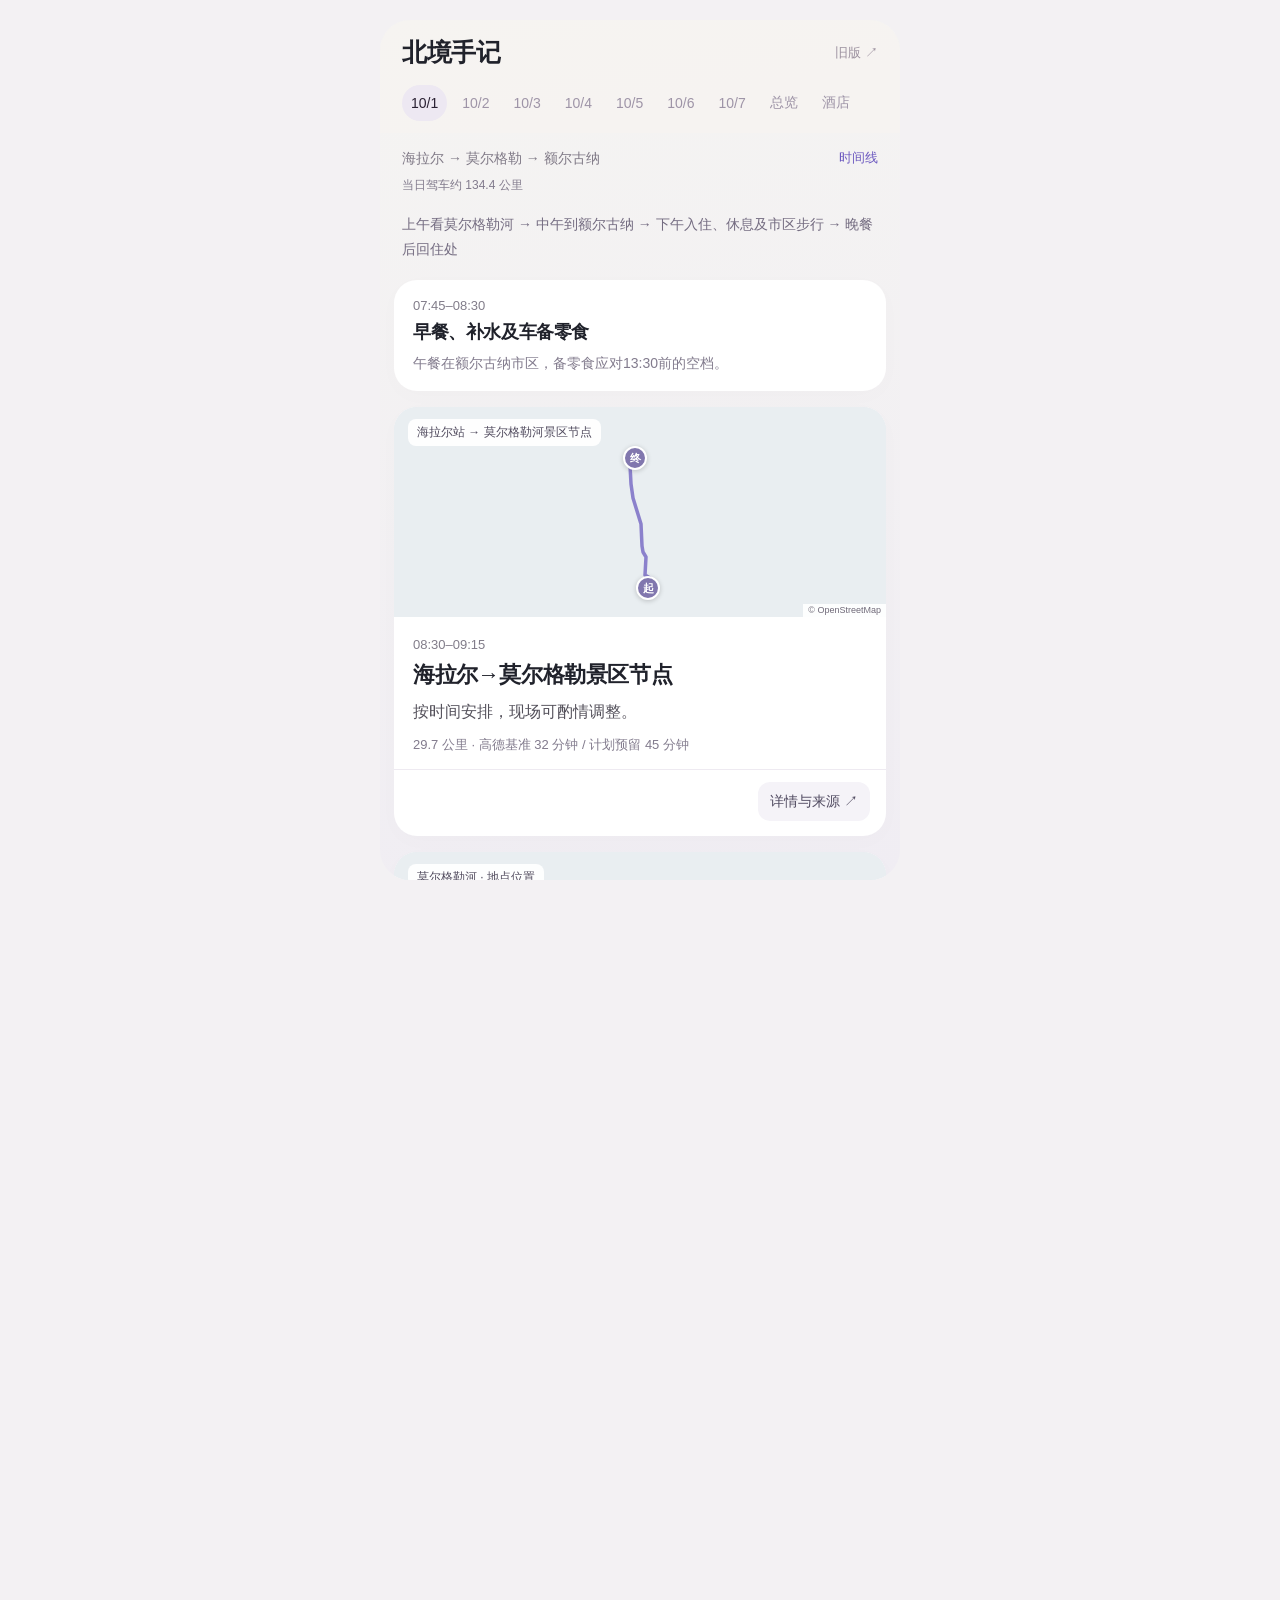
==== v2/index.html @ 9a1cc4b1 "Expand verified Dianping lodging reviews and refresh assessments" ====
<!doctype html><html lang="zh-CN"><head><meta charset="utf-8"><meta name="viewport" content="width=device-width,initial-scale=1,viewport-fit=cover"><meta name="theme-color" content="#f6f4f2"><title>北境 · 七日手记</title><link rel="icon" href="../icon.svg"><link rel="manifest" href="manifest.webmanifest"><link rel="stylesheet" href="../vendor/leaflet.css"><link rel="stylesheet" href="style.css?v=24"><script defer src="../vendor/leaflet.js"></script><script defer src="data.js?v=24"></script><script defer src="app.js?v=24"></script></head><body><div class="shell"><header><div class="heading"><h1>北境手记</h1><a href="../">旧版 ↗</a></div><nav id="dates" aria-label="行程导航"></nav></header><main id="pages"></main></div><dialog id="detail"><div class="dialog-top"><span>行程详情</span><button id="close" aria-label="关闭详情">×</button></div><div id="detail-body"></div></dialog><div id="toast" hidden role="status"></div></body></html>
---- vendor/leaflet.css ----
/* required styles */

.leaflet-pane,
.leaflet-tile,
.leaflet-marker-icon,
.leaflet-marker-shadow,
.leaflet-tile-container,
.leaflet-pane > svg,
.leaflet-pane > canvas,
.leaflet-zoom-box,
.leaflet-image-layer,
.leaflet-layer {
	position: absolute;
	left: 0;
	top: 0;
	}
.leaflet-container {
	overflow: hidden;
	}
.leaflet-tile,
.leaflet-marker-icon,
.leaflet-marker-shadow {
	-webkit-user-select: none;
	   -moz-user-select: none;
	        user-select: none;
	  -webkit-user-drag: none;
	}
/* Prevents IE11 from highlighting tiles in blue */
.leaflet-tile::selection {
	background: transparent;
}
/* Safari renders non-retina tile on retina better with this, but Chrome is worse */
.leaflet-safari .leaflet-tile {
	image-rendering: -webkit-optimize-contrast;
	}
/* hack that prevents hw layers "stretching" when loading new tiles */
.leaflet-safari .leaflet-tile-container {
	width: 1600px;
	height: 1600px;
	-webkit-transform-origin: 0 0;
	}
.leaflet-marker-icon,
.leaflet-marker-shadow {
	display: block;
	}
/* .leaflet-container svg: reset svg max-width decleration shipped in Joomla! (joomla.org) 3.x */
/* .leaflet-container img: map is broken in FF if you have max-width: 100% on tiles */
.leaflet-container .leaflet-overlay-pane svg {
	max-width: none !important;
	max-height: none !important;
	}
.leaflet-container .leaflet-marker-pane img,
.leaflet-container .leaflet-shadow-pane img,
.leaflet-container .leaflet-tile-pane img,
.leaflet-container img.leaflet-image-layer,
.leaflet-container .leaflet-tile {
	max-width: none !important;
	max-height: none !important;
	width: auto;
	padding: 0;
	}

.leaflet-container img.leaflet-tile {
	/* See: https://bugs.chromium.org/p/chromium/issues/detail?id=600120 */
	mix-blend-mode: plus-lighter;
}

.leaflet-container.leaflet-touch-zoom {
	-ms-touch-action: pan-x pan-y;
	touch-action: pan-x pan-y;
	}
.leaflet-container.leaflet-touch-drag {
	-ms-touch-action: pinch-zoom;
	/* Fallback for FF which doesn't support pinch-zoom */
	touch-action: none;
	touch-action: pinch-zoom;
}
.leaflet-container.leaflet-touch-drag.leaflet-touch-zoom {
	-ms-touch-action: none;
	touch-action: none;
}
.leaflet-container {
	-webkit-tap-highlight-color: transparent;
}
.leaflet-container a {
	-webkit-tap-highlight-color: rgba(51, 181, 229, 0.4);
}
.leaflet-tile {
	filter: inherit;
	visibility: hidden;
	}
.leaflet-tile-loaded {
	visibility: inherit;
	}
.leaflet-zoom-box {
	width: 0;
	height: 0;
	-moz-box-sizing: border-box;
	     box-sizing: border-box;
	z-index: 800;
	}
/* workaround for https://bugzilla.mozilla.org/show_bug.cgi?id=888319 */
.leaflet-overlay-pane svg {
	-moz-user-select: none;
	}

.leaflet-pane         { z-index: 400; }

.leaflet-tile-pane    { z-index: 200; }
.leaflet-overlay-pane { z-index: 400; }
.leaflet-shadow-pane  { z-index: 500; }
.leaflet-marker-pane  { z-index: 600; }
.leaflet-tooltip-pane   { z-index: 650; }
.leaflet-popup-pane   { z-index: 700; }

.leaflet-map-pane canvas { z-index: 100; }
.leaflet-map-pane svg    { z-index: 200; }

.leaflet-vml-shape {
	width: 1px;
	height: 1px;
	}
.lvml {
	behavior: url(#default#VML);
	display: inline-block;
	position: absolute;
	}


/* control positioning */

.leaflet-control {
	position: relative;
	z-index: 800;
	pointer-events: visiblePainted; /* IE 9-10 doesn't have auto */
	pointer-events: auto;
	}
.leaflet-top,
.leaflet-bottom {
	position: absolute;
	z-index: 1000;
	pointer-events: none;
	}
.leaflet-top {
	top: 0;
	}
.leaflet-right {
	right: 0;
	}
.leaflet-bottom {
	bottom: 0;
	}
.leaflet-left {
	left: 0;
	}
.leaflet-control {
	float: left;
	clear: both;
	}
.leaflet-right .leaflet-control {
	float: right;
	}
.leaflet-top .leaflet-control {
	margin-top: 10px;
	}
.leaflet-bottom .leaflet-control {
	margin-bottom: 10px;
	}
.leaflet-left .leaflet-control {
	margin-left: 10px;
	}
.leaflet-right .leaflet-control {
	margin-right: 10px;
	}


/* zoom and fade animations */

.leaflet-fade-anim .leaflet-popup {
	opacity: 0;
	-webkit-transition: opacity 0.2s linear;
	   -moz-transition: opacity 0.2s linear;
	        transition: opacity 0.2s linear;
	}
.leaflet-fade-anim .leaflet-map-pane .leaflet-popup {
	opacity: 1;
	}
.leaflet-zoom-animated {
	-webkit-transform-origin: 0 0;
	    -ms-transform-origin: 0 0;
	        transform-origin: 0 0;
	}
svg.leaflet-zoom-animated {
	will-change: transform;
}

.leaflet-zoom-anim .leaflet-zoom-animated {
	-webkit-transition: -webkit-transform 0.25s cubic-bezier(0,0,0.25,1);
	   -moz-transition:    -moz-transform 0.25s cubic-bezier(0,0,0.25,1);
	        transition:         transform 0.25s cubic-bezier(0,0,0.25,1);
	}
.leaflet-zoom-anim .leaflet-tile,
.leaflet-pan-anim .leaflet-tile {
	-webkit-transition: none;
	   -moz-transition: none;
	        transition: none;
	}

.leaflet-zoom-anim .leaflet-zoom-hide {
	visibility: hidden;
	}


/* cursors */

.leaflet-interactive {
	cursor: pointer;
	}
.leaflet-grab {
	cursor: -webkit-grab;
	cursor:    -moz-grab;
	cursor:         grab;
	}
.leaflet-crosshair,
.leaflet-crosshair .leaflet-interactive {
	cursor: crosshair;
	}
.leaflet-popup-pane,
.leaflet-control {
	cursor: auto;
	}
.leaflet-dragging .leaflet-grab,
.leaflet-dragging .leaflet-grab .leaflet-interactive,
.leaflet-dragging .leaflet-marker-draggable {
	cursor: move;
	cursor: -webkit-grabbing;
	cursor:    -moz-grabbing;
	cursor:         grabbing;
	}

/* marker & overlays interactivity */
.leaflet-marker-icon,
.leaflet-marker-shadow,
.leaflet-image-layer,
.leaflet-pane > svg path,
.leaflet-tile-container {
	pointer-events: none;
	}

.leaflet-marker-icon.leaflet-interactive,
.leaflet-image-layer.leaflet-interactive,
.leaflet-pane > svg path.leaflet-interactive,
svg.leaflet-image-layer.leaflet-interactive path {
	pointer-events: visiblePainted; /* IE 9-10 doesn't have auto */
	pointer-events: auto;
	}

/* visual tweaks */

.leaflet-container {
	background: #ddd;
	outline-offset: 1px;
	}
.leaflet-container a {
	color: #0078A8;
	}
.leaflet-zoom-box {
	border: 2px dotted #38f;
	background: rgba(255,255,255,0.5);
	}


/* general typography */
.leaflet-container {
	font-family: "Helvetica Neue", Arial, Helvetica, sans-serif;
	font-size: 12px;
	font-size: 0.75rem;
	line-height: 1.5;
	}


/* general toolbar styles */

.leaflet-bar {
	box-shadow: 0 1px 5px rgba(0,0,0,0.65);
	border-radius: 4px;
	}
.leaflet-bar a {
	background-color: #fff;
	border-bottom: 1px solid #ccc;
	width: 26px;
	height: 26px;
	line-height: 26px;
	display: block;
	text-align: center;
	text-decoration: none;
	color: black;
	}
.leaflet-bar a,
.leaflet-control-layers-toggle {
	background-position: 50% 50%;
	background-repeat: no-repeat;
	display: block;
	}
.leaflet-bar a:hover,
.leaflet-bar a:focus {
	background-color: #f4f4f4;
	}
.leaflet-bar a:first-child {
	border-top-left-radius: 4px;
	border-top-right-radius: 4px;
	}
.leaflet-bar a:last-child {
	border-bottom-left-radius: 4px;
	border-bottom-right-radius: 4px;
	border-bottom: none;
	}
.leaflet-bar a.leaflet-disabled {
	cursor: default;
	background-color: #f4f4f4;
	color: #bbb;
	}

.leaflet-touch .leaflet-bar a {
	width: 30px;
	height: 30px;
	line-height: 30px;
	}
.leaflet-touch .leaflet-bar a:first-child {
	border-top-left-radius: 2px;
	border-top-right-radius: 2px;
	}
.leaflet-touch .leaflet-bar a:last-child {
	border-bottom-left-radius: 2px;
	border-bottom-right-radius: 2px;
	}

/* zoom control */

.leaflet-control-zoom-in,
.leaflet-control-zoom-out {
	font: bold 18px 'Lucida Console', Monaco, monospace;
	text-indent: 1px;
	}

.leaflet-touch .leaflet-control-zoom-in, .leaflet-touch .leaflet-control-zoom-out  {
	font-size: 22px;
	}


/* layers control */

.leaflet-control-layers {
	box-shadow: 0 1px 5px rgba(0,0,0,0.4);
	background: #fff;
	border-radius: 5px;
	}
.leaflet-control-layers-toggle {
	background-image: url(images/layers.png);
	width: 36px;
	height: 36px;
	}
.leaflet-retina .leaflet-control-layers-toggle {
	background-image: url(images/layers-2x.png);
	background-size: 26px 26px;
	}
.leaflet-touch .leaflet-control-layers-toggle {
	width: 44px;
	height: 44px;
	}
.leaflet-control-layers .leaflet-control-layers-list,
.leaflet-control-layers-expanded .leaflet-control-layers-toggle {
	display: none;
	}
.leaflet-control-layers-expanded .leaflet-control-layers-list {
	display: block;
	position: relative;
	}
.leaflet-control-layers-expanded {
	padding: 6px 10px 6px 6px;
	color: #333;
	background: #fff;
	}
.leaflet-control-layers-scrollbar {
	overflow-y: scroll;
	overflow-x: hidden;
	padding-right: 5px;
	}
.leaflet-control-layers-selector {
	margin-top: 2px;
	position: relative;
	top: 1px;
	}
.leaflet-control-layers label {
	display: block;
	font-size: 13px;
	font-size: 1.08333em;
	}
.leaflet-control-layers-separator {
	height: 0;
	border-top: 1px solid #ddd;
	margin: 5px -10px 5px -6px;
	}

/* Default icon URLs */
.leaflet-default-icon-path { /* used only in path-guessing heuristic, see L.Icon.Default */
	background-image: url(images/marker-icon.png);
	}


/* attribution and scale controls */

.leaflet-container .leaflet-control-attribution {
	background: #fff;
	background: rgba(255, 255, 255, 0.8);
	margin: 0;
	}
.leaflet-control-attribution,
.leaflet-control-scale-line {
	padding: 0 5px;
	color: #333;
	line-height: 1.4;
	}
.leaflet-control-attribution a {
	text-decoration: none;
	}
.leaflet-control-attribution a:hover,
.leaflet-control-attribution a:focus {
	text-decoration: underline;
	}
.leaflet-attribution-flag {
	display: inline !important;
	vertical-align: baseline !important;
	width: 1em;
	height: 0.6669em;
	}
.leaflet-left .leaflet-control-scale {
	margin-left: 5px;
	}
.leaflet-bottom .leaflet-control-scale {
	margin-bottom: 5px;
	}
.leaflet-control-scale-line {
	border: 2px solid #777;
	border-top: none;
	line-height: 1.1;
	padding: 2px 5px 1px;
	white-space: nowrap;
	-moz-box-sizing: border-box;
	     box-sizing: border-box;
	background: rgba(255, 255, 255, 0.8);
	text-shadow: 1px 1px #fff;
	}
.leaflet-control-scale-line:not(:first-child) {
	border-top: 2px solid #777;
	border-bottom: none;
	margin-top: -2px;
	}
.leaflet-control-scale-line:not(:first-child):not(:last-child) {
	border-bottom: 2px solid #777;
	}

.leaflet-touch .leaflet-control-attribution,
.leaflet-touch .leaflet-control-layers,
.leaflet-touch .leaflet-bar {
	box-shadow: none;
	}
.leaflet-touch .leaflet-control-layers,
.leaflet-touch .leaflet-bar {
	border: 2px solid rgba(0,0,0,0.2);
	background-clip: padding-box;
	}


/* popup */

.leaflet-popup {
	position: absolute;
	text-align: center;
	margin-bottom: 20px;
	}
.leaflet-popup-content-wrapper {
	padding: 1px;
	text-align: left;
	border-radius: 12px;
	}
.leaflet-popup-content {
	margin: 13px 24px 13px 20px;
	line-height: 1.3;
	font-size: 13px;
	font-size: 1.08333em;
	min-height: 1px;
	}
.leaflet-popup-content p {
	margin: 17px 0;
	margin: 1.3em 0;
	}
.leaflet-popup-tip-container {
	width: 40px;
	height: 20px;
	position: absolute;
	left: 50%;
	margin-top: -1px;
	margin-left: -20px;
	overflow: hidden;
	pointer-events: none;
	}
.leaflet-popup-tip {
	width: 17px;
	height: 17px;
	padding: 1px;

	margin: -10px auto 0;
	pointer-events: auto;

	-webkit-transform: rotate(45deg);
	   -moz-transform: rotate(45deg);
	    -ms-transform: rotate(45deg);
	        transform: rotate(45deg);
	}
.leaflet-popup-content-wrapper,
.leaflet-popup-tip {
	background: white;
	color: #333;
	box-shadow: 0 3px 14px rgba(0,0,0,0.4);
	}
.leaflet-container a.leaflet-popup-close-button {
	position: absolute;
	top: 0;
	right: 0;
	border: none;
	text-align: center;
	width: 24px;
	height: 24px;
	font: 16px/24px Tahoma, Verdana, sans-serif;
	color: #757575;
	text-decoration: none;
	background: transparent;
	}
.leaflet-container a.leaflet-popup-close-button:hover,
.leaflet-container a.leaflet-popup-close-button:focus {
	color: #585858;
	}
.leaflet-popup-scrolled {
	overflow: auto;
	}

.leaflet-oldie .leaflet-popup-content-wrapper {
	-ms-zoom: 1;
	}
.leaflet-oldie .leaflet-popup-tip {
	width: 24px;
	margin: 0 auto;

	-ms-filter: "progid:DXImageTransform.Microsoft.Matrix(M11=0.70710678, M12=0.70710678, M21=-0.70710678, M22=0.70710678)";
	filter: progid:DXImageTransform.Microsoft.Matrix(M11=0.70710678, M12=0.70710678, M21=-0.70710678, M22=0.70710678);
	}

.leaflet-oldie .leaflet-control-zoom,
.leaflet-oldie .leaflet-control-layers,
.leaflet-oldie .leaflet-popup-content-wrapper,
.leaflet-oldie .leaflet-popup-tip {
	border: 1px solid #999;
	}


/* div icon */

.leaflet-div-icon {
	background: #fff;
	border: 1px solid #666;
	}


/* Tooltip */
/* Base styles for the element that has a tooltip */
.leaflet-tooltip {
	position: absolute;
	padding: 6px;
	background-color: #fff;
	border: 1px solid #fff;
	border-radius: 3px;
	color: #222;
	white-space: nowrap;
	-webkit-user-select: none;
	-moz-user-select: none;
	-ms-user-select: none;
	user-select: none;
	pointer-events: none;
	box-shadow: 0 1px 3px rgba(0,0,0,0.4);
	}
.leaflet-tooltip.leaflet-interactive {
	cursor: pointer;
	pointer-events: auto;
	}
.leaflet-tooltip-top:before,
.leaflet-tooltip-bottom:before,
.leaflet-tooltip-left:before,
.leaflet-tooltip-right:before {
	position: absolute;
	pointer-events: none;
	border: 6px solid transparent;
	background: transparent;
	content: "";
	}

/* Directions */

.leaflet-tooltip-bottom {
	margin-top: 6px;
}
.leaflet-tooltip-top {
	margin-top: -6px;
}
.leaflet-tooltip-bottom:before,
.leaflet-tooltip-top:before {
	left: 50%;
	margin-left: -6px;
	}
.leaflet-tooltip-top:before {
	bottom: 0;
	margin-bottom: -12px;
	border-top-color: #fff;
	}
.leaflet-tooltip-bottom:before {
	top: 0;
	margin-top: -12px;
	margin-left: -6px;
	border-bottom-color: #fff;
	}
.leaflet-tooltip-left {
	margin-left: -6px;
}
.leaflet-tooltip-right {
	margin-left: 6px;
}
.leaflet-tooltip-left:before,
.leaflet-tooltip-right:before {
	top: 50%;
	margin-top: -6px;
	}
.leaflet-tooltip-left:before {
	right: 0;
	margin-right: -12px;
	border-left-color: #fff;
	}
.leaflet-tooltip-right:before {
	left: 0;
	margin-left: -12px;
	border-right-color: #fff;
	}

/* Printing */

@media print {
	/* Prevent printers from removing background-images of controls. */
	.leaflet-control {
		-webkit-print-color-adjust: exact;
		print-color-adjust: exact;
		}
	}
---- v2/style.css ----
:root{color-scheme:light;font-family:-apple-system,BlinkMacSystemFont,"PingFang SC",sans-serif;color:#20222b;background:#f3f1f3}*{box-sizing:border-box}body{margin:0}button,a{-webkit-tap-highlight-color:transparent}button{font:inherit;cursor:pointer}a{color:inherit;text-decoration:none}button:focus-visible,a:focus-visible,summary:focus-visible{outline:2px solid #afa2ff;outline-offset:4px}.shell{max-width:520px;margin:auto;background:linear-gradient(170deg,#f5f4f2,#f0edf3);height:100dvh;display:flex;flex-direction:column}header{padding:calc(16px + env(safe-area-inset-top)) 22px 12px;background:#f6f4f2f5;flex:none}.heading{display:flex;align-items:center;justify-content:space-between;margin-bottom:16px}h1{font-size:25px;letter-spacing:-.5px;margin:0}.heading>a{color:#9c919f;font-size:13px}nav{display:flex;gap:6px;overflow:auto;scrollbar-width:none}nav button{border:0;background:none;flex:1;min-width:42px;border-radius:20px;color:#9e94a7;padding:9px 3px;font-size:14px;font-weight:500}nav button[aria-selected=true]{background:#ede8f2;color:#2a2133}#pages{display:flex;flex:1;min-height:0;overflow-x:auto;scroll-snap-type:x mandatory;scrollbar-width:none;overscroll-behavior-x:contain}.day{flex:0 0 100%;min-width:0;overflow-y:auto;scroll-snap-align:start;scroll-snap-stop:always;padding:10px 14px calc(24px + env(safe-area-inset-bottom))}.day-title{font-size:14px;font-weight:500;color:#807a87;margin:5px 8px 18px;line-height:1.5;display:flex;justify-content:space-between;gap:10px}.day-title button{padding:0;border:0;background:none;color:#6d5ac0;font-size:13px;white-space:nowrap}.card{border-radius:23px;overflow:hidden;background:#fff;margin-bottom:16px}.map-link{display:block;position:relative;height:145px;background:#e9eef1;isolation:isolate}.mini-map{height:100%;width:100%;pointer-events:none}.map-link .leaflet-tile-pane{filter:saturate(.45)}.leaflet-container{background:#e9eef1}.leaflet-control-attribution{background:#ffffffe8!important;color:#797580!important;font-size:9px!important}.leaflet-control-attribution a{color:#6e6877!important;pointer-events:auto}.map-tag{position:absolute;top:12px;left:14px;right:14px;z-index:500;display:flex;justify-content:space-between;gap:10px;color:#fff;font-size:12px;line-height:1.6;pointer-events:none;text-shadow:0 1px 5px #000}.map-tag span:first-child{background:#ffffffec;border-radius:8px;padding:3px 8px}.map-tag span:last-child{border-radius:50%;background:#ffffffec;width:26px;height:26px;text-align:center;flex:none}.body{padding:18px 19px 14px}.body .time{font-size:13px;color:#817c89;font-variant-numeric:tabular-nums}.body h2{font-size:22px;line-height:1.4;letter-spacing:-.4px;margin:7px 0 9px}.body p{font-size:16px;line-height:1.65;margin:0;color:#54515b}.sub{font-size:13px!important;color:#827b8d!important;margin-top:9px!important;line-height:1.55!important}.actions{border-top:1px solid #eeeaf1;display:flex;gap:8px;padding:12px 16px 15px}.actions a,.actions button{border:0;border-radius:12px;padding:10px 12px;background:#f5f3f8;color:#514b61;font-size:14px;line-height:1.3;display:flex;align-items:center;justify-content:center;text-align:center;min-height:39px}.actions .main{background:#7965ac38;color:#6553b8}.actions button{margin-left:auto}.card.photo .photo-strip{height:130px;width:100%;object-fit:cover}.day-footer{font-size:12px;line-height:1.8;color:#887b92;margin:24px 9px 0}.dot-marker{height:12px!important;width:12px!important;border-radius:50%;background:#8073cd;border:2px solid #fff;box-shadow:0 1px 10px #0005}.dot-marker.start{background:#c3b9c9}.dot-label{font-size:11px;font-weight:600;border:0!important;background:#fffffff0!important;color:#494152!important;box-shadow:none!important;padding:3px 7px!important;border-radius:6px}.leaflet-tooltip:before{display:none}dialog{background:#fff;color:#25232a;border:1px solid #e9e5ed;border-radius:24px;width:min(94vw,500px);max-height:88dvh;padding:0}dialog::backdrop{background:#09070caa;backdrop-filter:blur(7px)}.dialog-top{display:flex;align-items:center;justify-content:space-between;padding:15px 21px;border-bottom:1px solid #eeeaf1;position:sticky;top:0;background:#fff;z-index:1;font-size:14px;color:#827b8d}.dialog-top button{background:#f3f1f7;color:#fff;border:0;border-radius:50%;width:32px;height:32px;font-size:24px}#detail-body{padding:20px}#detail-body h2{font-size:23px;margin:0 0 12px}#detail-body h3{font-size:18px;margin:6px 0}#detail-body p{font-size:15px;line-height:1.8;color:#57535f}#detail-body small{font-size:13px;color:#827b8d;line-height:1.6;display:block}.candidate{border-bottom:1px solid #e9e5ed;padding:0 0 22px;margin-bottom:22px}.candidate:last-child{border:0;margin-bottom:0}.candidate a,.detail-links a{display:inline-block;background:#f3f1f7;border-radius:9px;padding:9px 11px;margin:5px 6px 0 0;font-size:14px;color:#6553b8}.price{color:#6553b8!important}.detail-photo{width:100%;border-radius:14px;max-height:190px;object-fit:cover}.schedule-row{display:grid;grid-template-columns:94px 1fr;gap:10px;padding:12px 0;border-bottom:1px solid #eeeaf1;font-size:14px;line-height:1.6}.schedule-row time{color:#a598b4;font-size:12px}#toast{position:fixed;bottom:25px;left:50%;transform:translateX(-50%);border-radius:14px;padding:12px 18px;background:#4c3c5b;color:white;font-size:14px;z-index:2000}@media(min-width:800px){body{padding:20px}.shell{height:calc(100dvh - 40px);border-radius:30px;overflow:hidden}}@media(max-width:350px){header{padding-inline:16px}.day{padding-inline:10px}.body{padding-inline:16px}.actions{padding-inline:12px;gap:6px}.actions a,.actions button{padding:10px 8px;font-size:13px}nav{gap:3px}}@media(prefers-reduced-motion:reduce){*{scroll-behavior:auto!important}}
.detail-links button{border:0;display:inline-block;background:#f3f1f7;border-radius:9px;padding:9px 11px;margin:5px 6px 0 0;font-size:14px;color:#6553b8}.gps-result{font-size:14px!important}.mini-map .leaflet-control-attribution{pointer-events:auto}.map-link{cursor:pointer}

.map-tag{color:#504a5d;text-shadow:none}.map-link{height:210px}.card{box-shadow:0 5px 24px #39304704}.mini-map{pointer-events:auto}.dialog-top button{color:#5e5769}.map-link .leaflet-marker-pane{cursor:pointer}.point-number{border:2px solid white;border-radius:50%;background:#d58b40;color:#fff;font-size:11px;font-weight:700;text-align:center;line-height:20px;box-shadow:0 1px 5px #0003}.point-number.hotel{background:#3e918a}.point-number.context{background:#8177ae}.candidate-names{font-size:14px!important;line-height:1.9!important}.map-context{padding:10px 17px;background:#faf9fc;font-size:12px;line-height:1.6;color:#898293}.overview-map{height:58dvh;min-height:350px}.legend{display:flex;gap:15px;font-size:12px;color:#797480;padding:12px 18px;flex-wrap:wrap}.legend i{display:inline-block;width:8px;height:8px;border-radius:50%;margin-right:5px;background:#d58b40}.legend .hotel{background:#3e918a}.legend .route{background:#8073cd;width:20px;height:3px;vertical-align:middle}.overview-days button{border:0;background:#f5f3f8;padding:10px;border-radius:12px;margin:3px;color:#6553b8}.route-key{color:#827b8d;font-size:12px;margin-top:7px}nav button{min-width:38px}.day-title{align-items:flex-start}.map-tag span:last-child{background:#ffffffec}.actions .main{background:#f0ecfb}.map-unavailable{padding:22px;background:#f3f1f6;color:#8b8395;font-size:13px}.map-tag span:only-child{width:auto;height:auto;max-width:100%;border-radius:8px;flex:initial;text-align:left;padding:4px 9px;white-space:normal}.leaflet-popup-content{font-size:13px;line-height:1.5}.overview-map .leaflet-tile-pane{filter:saturate(.55)}

.compact .body{padding:16px 19px}.compact h2{font-size:18px;margin:6px 0}.compact p{font-size:14px;color:#827b8d}.day-summary{font-size:14px;line-height:1.8;color:#746c81;margin:0 8px 18px}.map-tag{font-size:12px}

.apple-pending{display:inline-block;font-size:12px;color:#827b8d;padding:8px}

/* Detail cards use the same light surface and spacing as the daily feed. */
dialog{background:#f3f2f5;width:min(96vw,540px);border:0;max-height:92dvh}.dialog-top{background:#f8f7f9f5;padding:14px 18px;backdrop-filter:blur(12px)}#detail-body{padding:20px 14px 28px;overflow-wrap:anywhere}#detail-body>h2{padding:0 5px;font-size:22px;margin:8px 0 12px}#detail-body>p,#detail-body>small{margin-left:5px;margin-right:5px}#detail-body>h2:not(:first-child){margin-top:28px}.candidate,.candidate:last-child{background:#fff;border:1px solid #eae7ed;border-radius:20px;margin:0 0 16px;padding:0;overflow:hidden;box-shadow:0 3px 16px #30253d04}.candidate-heading{padding:19px 19px 16px;border-bottom:1px solid #f0edf3}.candidate-kind{font-size:11px;letter-spacing:.06em;color:#847b91}#detail-body .candidate h3{font-size:20px;line-height:1.5;margin:5px 0 7px;color:#24212b}#detail-body .candidate-address{font-size:13px;line-height:1.65;color:#787280;margin:0}#detail-body .candidate-price{font-size:17px;font-weight:600;line-height:1.6;color:#6450ab;margin:12px 0 0;font-variant-numeric:tabular-nums}.candidate-content{padding:2px 19px 12px}.candidate-section{padding:13px 0 1px}.section-label{display:block;font-size:12px;font-weight:600;color:#8a8095;margin-bottom:5px}#detail-body .candidate-section p{font-size:14px;line-height:1.85;margin:5px 0;color:#514b59}.candidate .detail-links{display:flex;flex-wrap:wrap;gap:8px;padding:14px 17px 17px;border-top:1px solid #f0edf3}.candidate .detail-links a,.candidate .detail-links button{margin:0;min-height:40px;display:inline-flex;align-items:center;justify-content:center;line-height:1.45;max-width:100%;background:#f5f2fa;border-radius:10px;font-size:13px;padding:10px 12px}.candidate .apple-pending{padding:10px 0;color:#928a9c;font-size:12px}.schedule-row{background:#fff;border:1px solid #ece8ef;border-radius:15px;padding:15px 13px;margin:10px 0;grid-template-columns:86px minmax(0,1fr)}#detail-body>details{background:#fff;border-radius:16px;padding:16px;margin-top:18px}#detail-body>details summary{font-size:14px;color:#797180;cursor:pointer}@media(max-width:350px){#detail-body{padding:17px 10px 24px}.candidate-heading{padding:16px}.candidate-content{padding-inline:16px}.candidate .detail-links{padding:12px;gap:6px}#detail-body .candidate h3{font-size:18px}.schedule-row{grid-template-columns:76px minmax(0,1fr);gap:8px}}

.detail-single{background:#fff;border:1px solid #eae7ed;border-radius:20px;padding:20px 18px}.detail-single .detail-links{display:flex;gap:8px;flex-wrap:wrap;border-top:1px solid #f0edf3;padding-top:12px;margin-top:18px}.detail-single .detail-links a,.detail-single .detail-links button{margin:0;min-height:40px}.detail-single h2{line-height:1.5}

/* Source-linked review cards */
.review-card{background:#f7f8fa;border:1px solid #eceef1;border-radius:16px;padding:15px;margin:12px 0}.review-heading{display:flex;flex-wrap:wrap;gap:6px 12px;align-items:baseline}.review-heading span,.review-card small,.review-status{font-size:12px;color:#737780;line-height:1.6}.review-card p{font-size:14px;line-height:1.75;margin:10px 0}.review-card a{font-size:13px;color:#5068a8;text-decoration:none}.review-caution{color:#775e47}.review-status{margin:12px 0}

/* Compact lodging comparison, shared by daily cards and the hotel tab. */
.sr-only{position:absolute;width:1px;height:1px;padding:0;margin:-1px;overflow:hidden;clip:rect(0,0,0,0);white-space:nowrap;border:0}
.stay-preview{margin-top:17px}.stay-table{width:100%;border-collapse:collapse;table-layout:fixed;font-size:13px;text-align:left}.stay-table th{color:#8a8491;font-size:11px;font-weight:500;padding:0 0 9px;border-bottom:1px solid #ece9ef}.stay-table th:first-child{width:54%}.stay-table th:nth-child(2){width:28%}.stay-table th:last-child{width:18%;text-align:right}.stay-table td{padding:13px 0;border-bottom:1px solid #f0edf2;vertical-align:top}.stay-table tr:last-child td{border-bottom:0}.stay-table td:first-child{padding-right:12px}.stay-name{padding:0;border:0;background:none;color:#39333f;font-size:13px;font-weight:600;line-height:1.55;text-align:left;overflow-wrap:anywhere;min-height:28px}.stay-name:hover{color:#6553b8}.stay-table small{display:block;color:#8a8491;font-size:10px;font-weight:400;line-height:1.6;margin-top:3px}.stay-money,.stay-rating{font-variant-numeric:tabular-nums;white-space:nowrap}.stay-money strong{font-size:14px;font-weight:600;color:#4e455b}.stay-rating{text-align:right}.stay-rating strong{font-size:16px;font-weight:600;color:#3e8076}.stay-rating small{font-size:10px}.muted{color:#918a98;font-size:12px}.stay-table-note{display:flex;justify-content:space-between;gap:8px;font-size:11px;color:#918a98;margin-top:8px}.stay-table-note button{font-size:11px;padding:0;border:0;background:none;color:#81738f}.hotel-date-card .body{padding-bottom:19px}.hotel-date-card h2{font-size:20px;margin-bottom:18px}.score-rules p{border-top:1px solid #ece8ef;padding-top:12px}.stay-score-summary{color:#6553b8!important}nav button{flex:0 0 auto;min-width:40px;padding-inline:9px}
@media(max-width:350px){.stay-table th:first-child{width:50%}.stay-table th:nth-child(2){width:31%}.stay-table th:last-child{width:19%}.stay-name{font-size:12px}.stay-table td:first-child{padding-right:8px}}
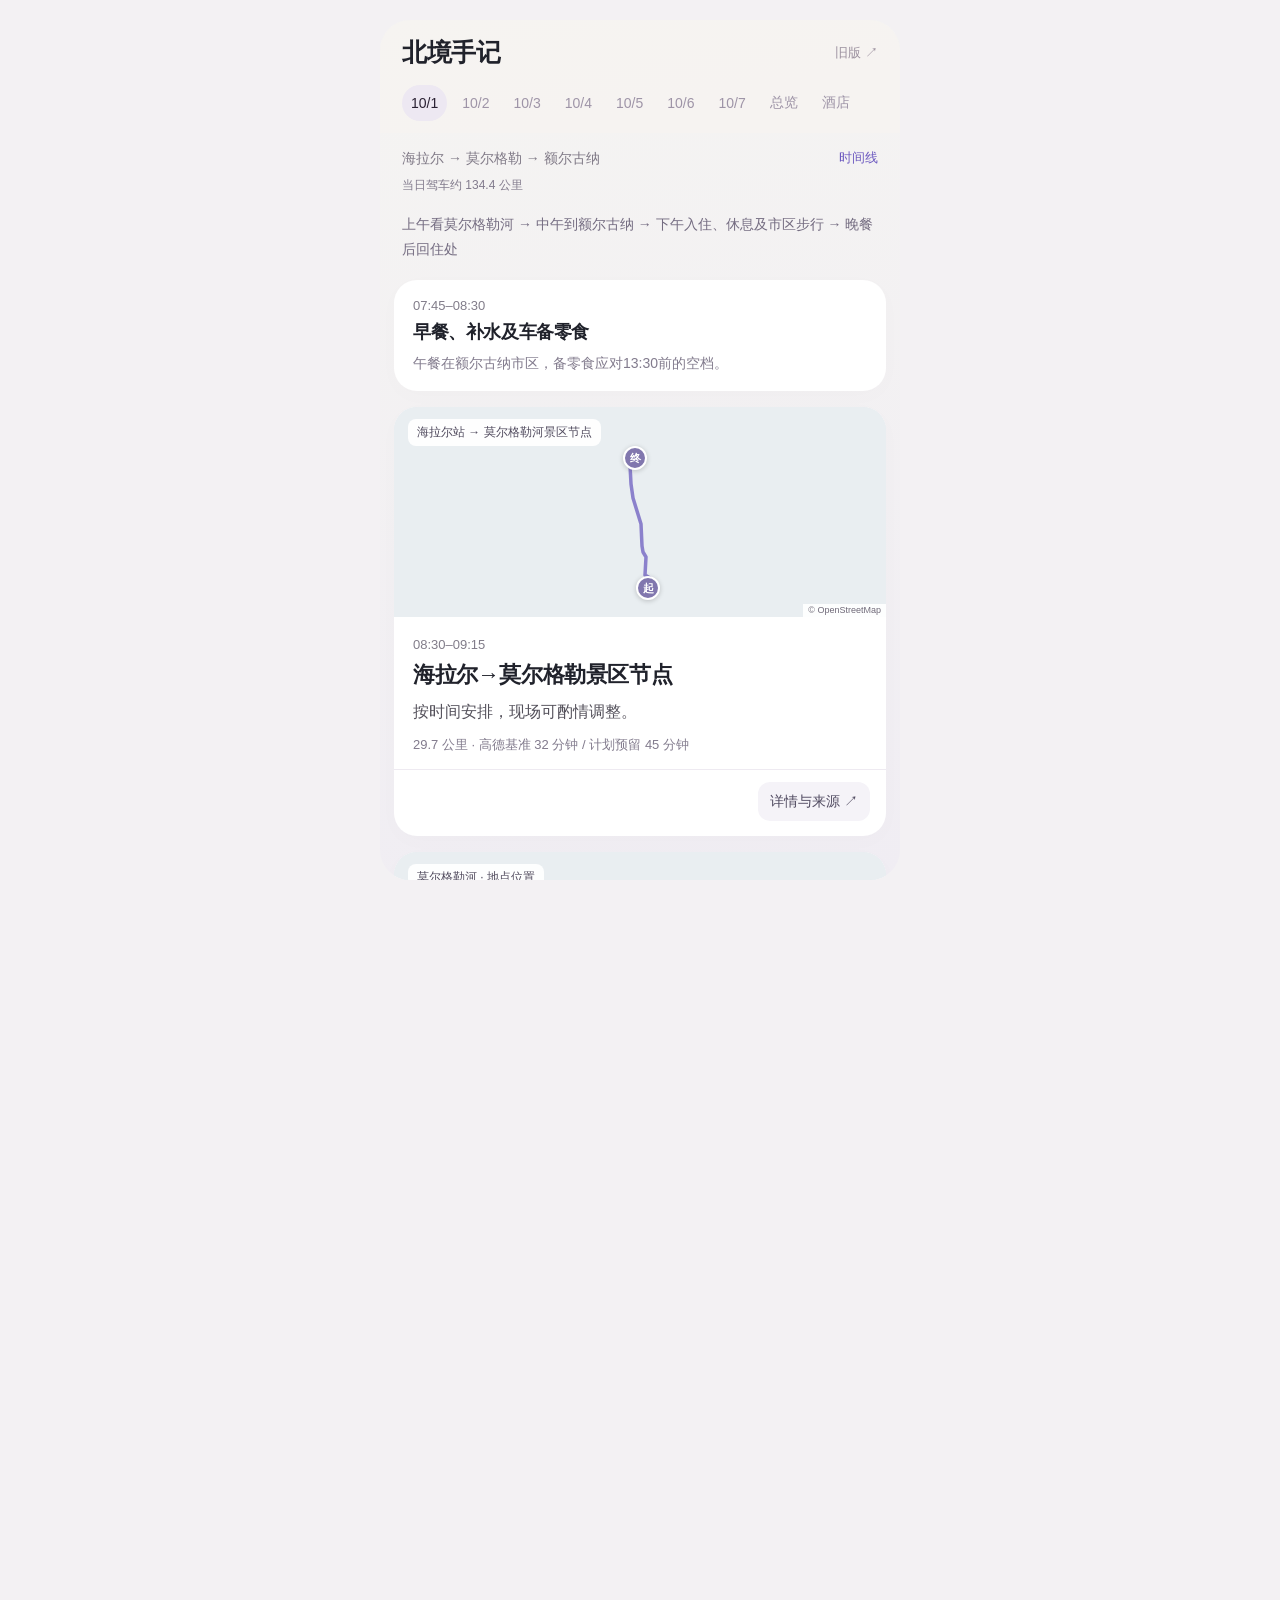
==== commit 18a50083: "Add attraction ticket, Xiaohongshu and drone checks; align opening times" ====
--- a/v2/index.html
+++ b/v2/index.html
@@ -1 +1 @@
-<!doctype html><html lang="zh-CN"><head><meta charset="utf-8"><meta name="viewport" content="width=device-width,initial-scale=1,viewport-fit=cover"><meta name="theme-color" content="#f6f4f2"><title>北境 · 七日手记</title><link rel="icon" href="../icon.svg"><link rel="manifest" href="manifest.webmanifest"><link rel="stylesheet" href="../vendor/leaflet.css"><link rel="stylesheet" href="style.css?v=24"><script defer src="../vendor/leaflet.js"></script><script defer src="data.js?v=24"></script><script defer src="app.js?v=24"></script></head><body><div class="shell"><header><div class="heading"><h1>北境手记</h1><a href="../">旧版 ↗</a></div><nav id="dates" aria-label="行程导航"></nav></header><main id="pages"></main></div><dialog id="detail"><div class="dialog-top"><span>行程详情</span><button id="close" aria-label="关闭详情">×</button></div><div id="detail-body"></div></dialog><div id="toast" hidden role="status"></div></body></html>
+<!doctype html><html lang="zh-CN"><head><meta charset="utf-8"><meta name="viewport" content="width=device-width,initial-scale=1,viewport-fit=cover"><meta name="theme-color" content="#f6f4f2"><title>北境 · 七日手记</title><link rel="icon" href="../icon.svg"><link rel="manifest" href="manifest.webmanifest"><link rel="stylesheet" href="../vendor/leaflet.css"><link rel="stylesheet" href="style.css?v=26"><script defer src="../vendor/leaflet.js"></script><script defer src="data.js?v=26"></script><script defer src="app.js?v=26"></script></head><body><div class="shell"><header><div class="heading"><h1>北境手记</h1><a href="../">旧版 ↗</a></div><nav id="dates" aria-label="行程导航"></nav></header><main id="pages"></main></div><dialog id="detail"><div class="dialog-top"><span>行程详情</span><button id="close" aria-label="关闭详情">×</button></div><div id="detail-body"></div></dialog><div id="toast" hidden role="status"></div></body></html>
--- a/v2/style.css
+++ b/v2/style.css
@@ -19,3 +19,13 @@
 .sr-only{position:absolute;width:1px;height:1px;padding:0;margin:-1px;overflow:hidden;clip:rect(0,0,0,0);white-space:nowrap;border:0}
 .stay-preview{margin-top:17px}.stay-table{width:100%;border-collapse:collapse;table-layout:fixed;font-size:13px;text-align:left}.stay-table th{color:#8a8491;font-size:11px;font-weight:500;padding:0 0 9px;border-bottom:1px solid #ece9ef}.stay-table th:first-child{width:54%}.stay-table th:nth-child(2){width:28%}.stay-table th:last-child{width:18%;text-align:right}.stay-table td{padding:13px 0;border-bottom:1px solid #f0edf2;vertical-align:top}.stay-table tr:last-child td{border-bottom:0}.stay-table td:first-child{padding-right:12px}.stay-name{padding:0;border:0;background:none;color:#39333f;font-size:13px;font-weight:600;line-height:1.55;text-align:left;overflow-wrap:anywhere;min-height:28px}.stay-name:hover{color:#6553b8}.stay-table small{display:block;color:#8a8491;font-size:10px;font-weight:400;line-height:1.6;margin-top:3px}.stay-money,.stay-rating{font-variant-numeric:tabular-nums;white-space:nowrap}.stay-money strong{font-size:14px;font-weight:600;color:#4e455b}.stay-rating{text-align:right}.stay-rating strong{font-size:16px;font-weight:600;color:#3e8076}.stay-rating small{font-size:10px}.muted{color:#918a98;font-size:12px}.stay-table-note{display:flex;justify-content:space-between;gap:8px;font-size:11px;color:#918a98;margin-top:8px}.stay-table-note button{font-size:11px;padding:0;border:0;background:none;color:#81738f}.hotel-date-card .body{padding-bottom:19px}.hotel-date-card h2{font-size:20px;margin-bottom:18px}.score-rules p{border-top:1px solid #ece8ef;padding-top:12px}.stay-score-summary{color:#6553b8!important}nav button{flex:0 0 auto;min-width:40px;padding-inline:9px}
 @media(max-width:350px){.stay-table th:first-child{width:50%}.stay-table th:nth-child(2){width:31%}.stay-table th:last-child{width:19%}.stay-name{font-size:12px}.stay-table td:first-child{padding-right:8px}}
+
+/* Attraction details: one readable card per decision area. */
+.body .attraction-teaser{font-size:12px;line-height:1.5;color:#6f6491;background:#f5f2fa;border-radius:8px;display:inline-block;padding:5px 9px;margin-top:10px}
+.attraction-detail{display:grid;gap:12px}
+.attraction-intro,.attraction-section,.attraction-detail>.review-card{background:#fff;border:1px solid #eae7ed;border-radius:18px;padding:18px;box-shadow:0 3px 16px #30253d04;margin:0}
+.attraction-intro h2{font-size:22px;line-height:1.45;margin:0 0 3px}.attraction-intro>small{display:block;color:#827b8d;font-size:12px;line-height:1.6}.attraction-intro>p{font-size:14px;line-height:1.75;color:#504b58;margin:12px 0 0}.attraction-intro .detail-photo{margin-top:14px}.attraction-intro .detail-photo+small{margin-top:5px}
+.attraction-section h3{font-size:17px;line-height:1.4;margin:0 0 12px;color:#302b37}.attraction-section h4{font-size:12px;font-weight:600;line-height:1.5;color:#827b8d;margin:13px 0 5px}.attraction-section h3+h4{margin-top:0}.attraction-section p{font-size:14px;line-height:1.75;color:#504b58;margin:9px 0 0}.attraction-list{padding-left:20px;margin:6px 0 0;color:#504b58;font-size:14px;line-height:1.75}.attraction-list li{margin:5px 0;padding-left:2px}.attraction-list li::marker{color:#a39ab0}
+.attraction-note{border-top:1px solid #f0edf2;padding:13px 0 1px}.attraction-note:first-of-type{border-top:0;padding-top:0}.attraction-note-head{display:flex;flex-direction:column;gap:3px}.attraction-note-head strong{font-size:14px;line-height:1.5;color:#3e3747}.attraction-note-head small{font-size:11px;line-height:1.5;color:#89828e}.attraction-note-limits{border-left:2px solid #dcd5e8;padding-left:10px;margin-top:12px}.attraction-text-link{display:inline-flex;color:#6655a1;font-size:13px;line-height:1.5;margin:12px 0 2px}
+.attraction-drone-status{display:inline-block;background:#f1eef7;color:#625288;border-radius:999px;padding:5px 10px;font-size:12px;font-weight:600;line-height:1.4}.attraction-drone p{margin-top:12px}.attraction-sources{border-top:1px solid #eeeaf1;padding-top:12px;margin-top:13px}.attraction-sources summary{cursor:pointer;color:#6655a1;font-size:13px;line-height:1.55}.attraction-source-list{padding-left:19px;margin:8px 0 0;font-size:13px;line-height:1.6}.attraction-source-list li{margin:9px 0}.attraction-source-list a{color:#6553a0;overflow-wrap:anywhere}.attraction-source-list small{display:block;color:#88818d;font-size:11px;line-height:1.5;margin-top:2px}.attraction-followup .detail-links{display:flex;flex-wrap:wrap;gap:8px;border-top:1px solid #eeeaf1;padding-top:12px;margin-top:14px}.attraction-followup .detail-links a,.attraction-followup .detail-links button{display:inline-flex;align-items:center;justify-content:center;margin:0;min-height:38px;padding:8px 11px;border-radius:10px;background:#f5f2fa;color:#5a4d75;font-size:12px;line-height:1.5}
+@media(max-width:350px){.attraction-intro,.attraction-section,.attraction-detail>.review-card{padding:15px}}
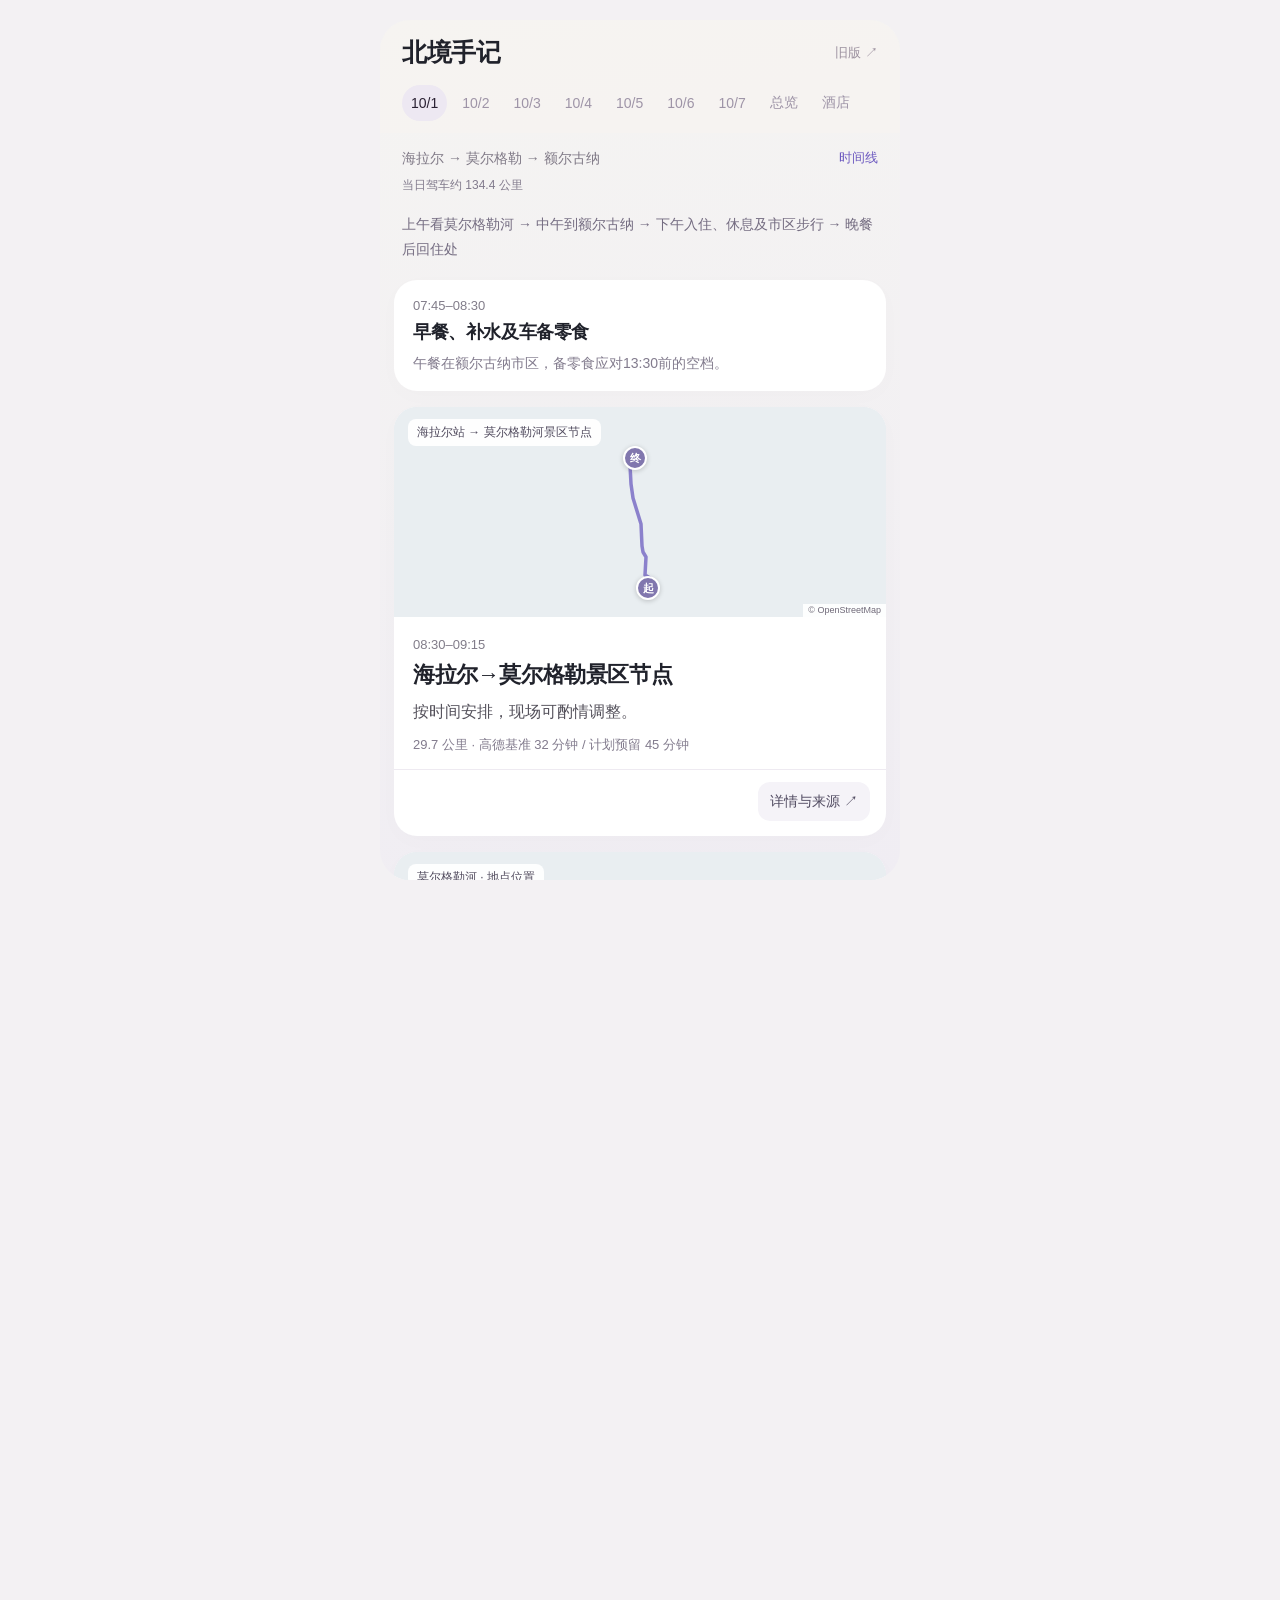
==== commit cb3eefdc: "Verify dated attraction tickets and clarify drone and parcel requirements" ====
--- a/v2/index.html
+++ b/v2/index.html
@@ -1 +1 @@
-<!doctype html><html lang="zh-CN"><head><meta charset="utf-8"><meta name="viewport" content="width=device-width,initial-scale=1,viewport-fit=cover"><meta name="theme-color" content="#f6f4f2"><title>北境 · 七日手记</title><link rel="icon" href="../icon.svg"><link rel="manifest" href="manifest.webmanifest"><link rel="stylesheet" href="../vendor/leaflet.css"><link rel="stylesheet" href="style.css?v=26"><script defer src="../vendor/leaflet.js"></script><script defer src="data.js?v=26"></script><script defer src="app.js?v=26"></script></head><body><div class="shell"><header><div class="heading"><h1>北境手记</h1><a href="../">旧版 ↗</a></div><nav id="dates" aria-label="行程导航"></nav></header><main id="pages"></main></div><dialog id="detail"><div class="dialog-top"><span>行程详情</span><button id="close" aria-label="关闭详情">×</button></div><div id="detail-body"></div></dialog><div id="toast" hidden role="status"></div></body></html>
+<!doctype html><html lang="zh-CN"><head><meta charset="utf-8"><meta name="viewport" content="width=device-width,initial-scale=1,viewport-fit=cover"><meta name="theme-color" content="#f6f4f2"><title>北境 · 七日手记</title><link rel="icon" href="../icon.svg"><link rel="manifest" href="manifest.webmanifest"><link rel="stylesheet" href="../vendor/leaflet.css"><link rel="stylesheet" href="style.css?v=32"><script defer src="../vendor/leaflet.js"></script><script defer src="data.js?v=32"></script><script defer src="app.js?v=32"></script></head><body><div class="shell"><header><div class="heading"><h1>北境手记</h1><a href="../">旧版 ↗</a></div><nav id="dates" aria-label="行程导航"></nav></header><main id="pages"></main></div><dialog id="detail"><div class="dialog-top"><span>行程详情</span><button id="close" aria-label="关闭详情">×</button></div><div id="detail-body"></div></dialog><div id="toast" hidden role="status"></div></body></html>
--- a/v2/style.css
+++ b/v2/style.css
@@ -29,3 +29,5 @@
 .attraction-note{border-top:1px solid #f0edf2;padding:13px 0 1px}.attraction-note:first-of-type{border-top:0;padding-top:0}.attraction-note-head{display:flex;flex-direction:column;gap:3px}.attraction-note-head strong{font-size:14px;line-height:1.5;color:#3e3747}.attraction-note-head small{font-size:11px;line-height:1.5;color:#89828e}.attraction-note-limits{border-left:2px solid #dcd5e8;padding-left:10px;margin-top:12px}.attraction-text-link{display:inline-flex;color:#6655a1;font-size:13px;line-height:1.5;margin:12px 0 2px}
 .attraction-drone-status{display:inline-block;background:#f1eef7;color:#625288;border-radius:999px;padding:5px 10px;font-size:12px;font-weight:600;line-height:1.4}.attraction-drone p{margin-top:12px}.attraction-sources{border-top:1px solid #eeeaf1;padding-top:12px;margin-top:13px}.attraction-sources summary{cursor:pointer;color:#6655a1;font-size:13px;line-height:1.55}.attraction-source-list{padding-left:19px;margin:8px 0 0;font-size:13px;line-height:1.6}.attraction-source-list li{margin:9px 0}.attraction-source-list a{color:#6553a0;overflow-wrap:anywhere}.attraction-source-list small{display:block;color:#88818d;font-size:11px;line-height:1.5;margin-top:2px}.attraction-followup .detail-links{display:flex;flex-wrap:wrap;gap:8px;border-top:1px solid #eeeaf1;padding-top:12px;margin-top:14px}.attraction-followup .detail-links a,.attraction-followup .detail-links button{display:inline-flex;align-items:center;justify-content:center;margin:0;min-height:38px;padding:8px 11px;border-radius:10px;background:#f5f2fa;color:#5a4d75;font-size:12px;line-height:1.5}
 @media(max-width:350px){.attraction-intro,.attraction-section,.attraction-detail>.review-card{padding:15px}}
+
+.contact-phones{display:flex;flex-wrap:wrap;gap:10px}.contact-phones a{display:inline-flex;align-items:center;min-height:44px;padding:10px 13px;border-radius:11px;background:#f2eff8;color:#5d4c8e;font-size:15px;font-weight:600;font-variant-numeric:tabular-nums}
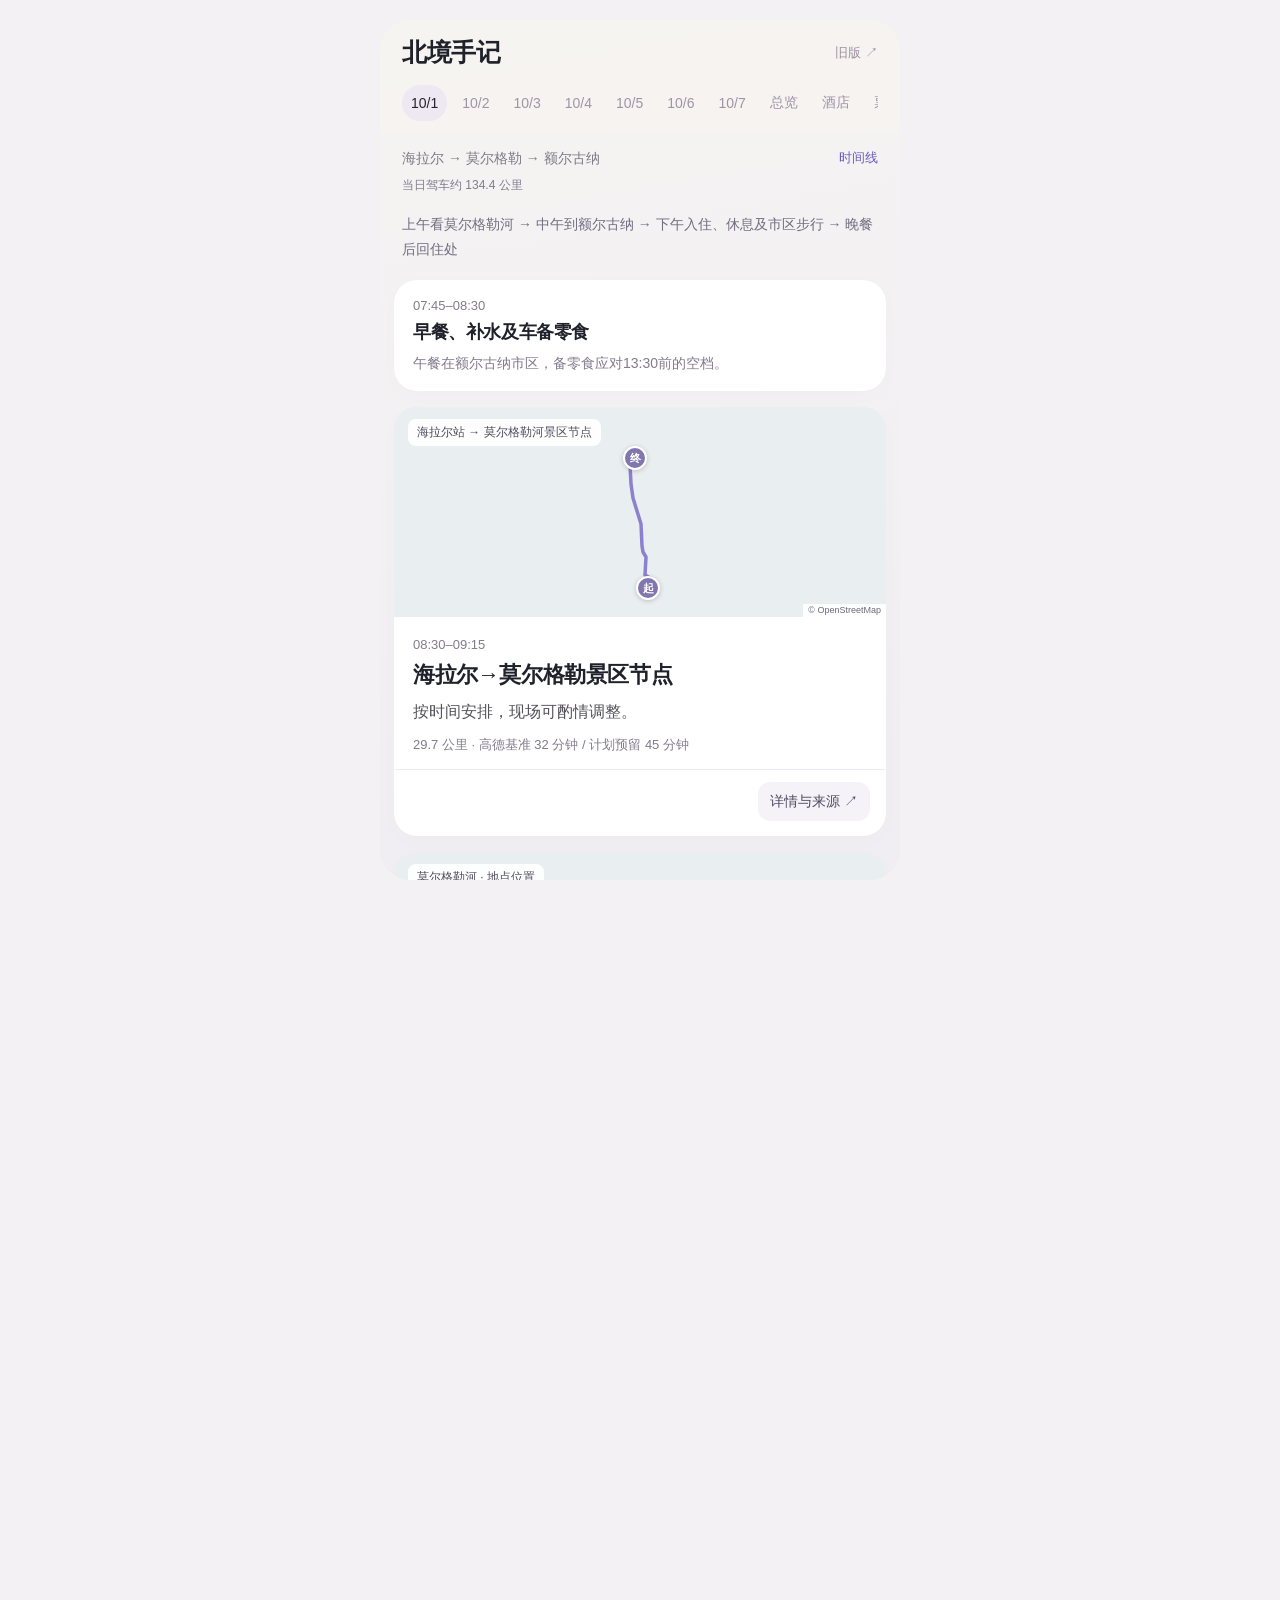
==== commit 41241d91: "Add dated ticket summary tab with five-person budgets" ====
--- a/v2/index.html
+++ b/v2/index.html
@@ -1 +1 @@
-<!doctype html><html lang="zh-CN"><head><meta charset="utf-8"><meta name="viewport" content="width=device-width,initial-scale=1,viewport-fit=cover"><meta name="theme-color" content="#f6f4f2"><title>北境 · 七日手记</title><link rel="icon" href="../icon.svg"><link rel="manifest" href="manifest.webmanifest"><link rel="stylesheet" href="../vendor/leaflet.css"><link rel="stylesheet" href="style.css?v=32"><script defer src="../vendor/leaflet.js"></script><script defer src="data.js?v=32"></script><script defer src="app.js?v=32"></script></head><body><div class="shell"><header><div class="heading"><h1>北境手记</h1><a href="../">旧版 ↗</a></div><nav id="dates" aria-label="行程导航"></nav></header><main id="pages"></main></div><dialog id="detail"><div class="dialog-top"><span>行程详情</span><button id="close" aria-label="关闭详情">×</button></div><div id="detail-body"></div></dialog><div id="toast" hidden role="status"></div></body></html>
+<!doctype html><html lang="zh-CN"><head><meta charset="utf-8"><meta name="viewport" content="width=device-width,initial-scale=1,viewport-fit=cover"><meta name="theme-color" content="#f6f4f2"><title>北境 · 七日手记</title><link rel="icon" href="../icon.svg"><link rel="manifest" href="manifest.webmanifest"><link rel="stylesheet" href="../vendor/leaflet.css"><link rel="stylesheet" href="style.css?v=33"><script defer src="../vendor/leaflet.js"></script><script defer src="data.js?v=33"></script><script defer src="app.js?v=33"></script></head><body><div class="shell"><header><div class="heading"><h1>北境手记</h1><a href="../">旧版 ↗</a></div><nav id="dates" aria-label="行程导航"></nav></header><main id="pages"></main></div><dialog id="detail"><div class="dialog-top"><span>行程详情</span><button id="close" aria-label="关闭详情">×</button></div><div id="detail-body"></div></dialog><div id="toast" hidden role="status"></div></body></html>
--- a/v2/style.css
+++ b/v2/style.css
@@ -31,3 +31,5 @@
 @media(max-width:350px){.attraction-intro,.attraction-section,.attraction-detail>.review-card{padding:15px}}
 
 .contact-phones{display:flex;flex-wrap:wrap;gap:10px}.contact-phones a{display:inline-flex;align-items:center;min-height:44px;padding:10px 13px;border-radius:11px;background:#f2eff8;color:#5d4c8e;font-size:15px;font-weight:600;font-variant-numeric:tabular-nums}
+
+.ticket-total{font-size:34px;font-weight:700;letter-spacing:-1px;margin-top:12px;color:#4e426c}.ticket-total small,.ticket-price small{font-size:13px;font-weight:400;color:#837a8c;letter-spacing:0}.ticket-date{display:flex;align-items:center;justify-content:space-between;gap:10px}.ticket-date>span{font-size:12px;color:#827b8d}.ticket-item{padding-top:17px}.ticket-item+.ticket-item{border-top:1px solid #eeeaf1;margin-top:18px}.ticket-item h3{margin:0;font-size:17px;line-height:1.5}.ticket-item .ticket-product{font-size:13px;color:#787180;margin:5px 0 12px}.ticket-price{display:flex;justify-content:space-between;align-items:baseline;gap:8px}.ticket-price strong{font-size:25px;color:#4e426c}.ticket-price>span{font-size:13px;color:#79717e}.ticket-item .ticket-offer{font-size:13px;color:#786d8c;margin:8px 0}.ticket-item .actions{padding:12px 0 0;margin-top:12px}.ticket-date-card .body{padding-bottom:18px}
